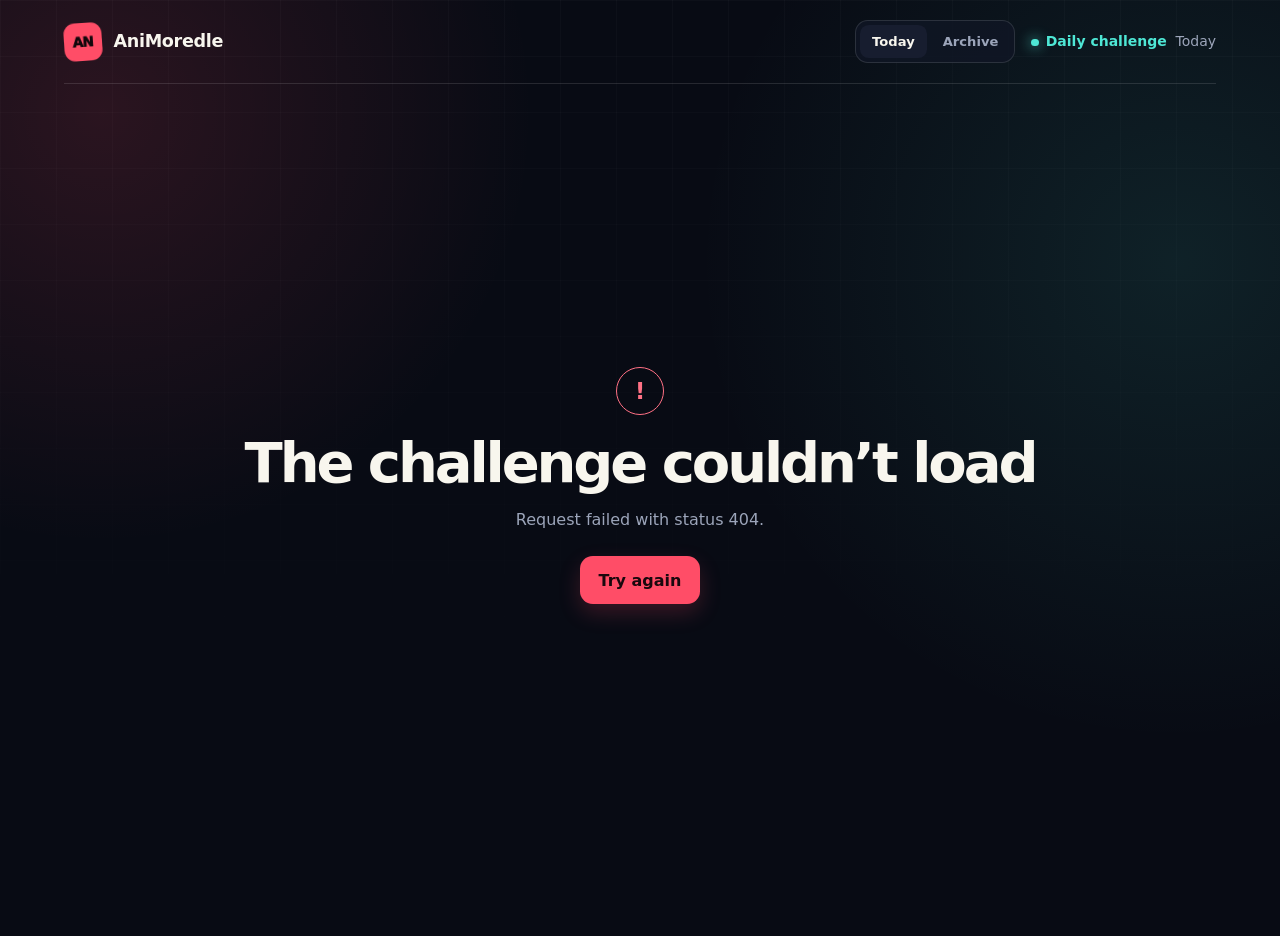
==== static/index.html @ ff6add1d "polish AniMoredle gameplay UX" ====
<!doctype html>
<html lang="en">
  <head>
    <meta charset="utf-8">
    <meta name="viewport" content="width=device-width, initial-scale=1">
    <meta
      name="description"
      content="AniMoredle — four categories, twenty daily anime comparisons."
    >
    <title>AniMoredle</title>
    <link rel="stylesheet" href="/static/styles.css">
    <script src="/static/game.js" defer></script>
  </head>
  <body>
    <div class="page-glow" aria-hidden="true"></div>

    <main class="app-shell">
      <header class="topbar">
        <a class="brand" href="/" aria-label="AniMoredle home">
          <span class="brand-mark" aria-hidden="true">AN</span>
          <span>AniMoredle</span>
        </a>

        <div class="topbar-actions">
          <nav class="main-nav" aria-label="Primary navigation">
            <button id="today-nav-button" class="nav-button is-active" type="button">
              Today
            </button>
            <button id="archive-nav-button" class="nav-button" type="button">
              Archive
            </button>
          </nav>

          <div class="daily-badge">
            <span id="challenge-label">Daily challenge</span>
            <time id="challenge-date">Today</time>
          </div>
        </div>
      </header>

      <section id="loading-screen" class="center-state" aria-live="polite">
        <span class="loader" aria-hidden="true"></span>
        <h1>Preparing the matchups</h1>
        <p>Loading four categories and 20 comparisons.</p>
      </section>

      <section id="error-screen" class="center-state" hidden>
        <span class="state-symbol" aria-hidden="true">!</span>
        <h1>The challenge couldn’t load</h1>
        <p id="load-error-message">Check your connection and try again.</p>
        <button id="retry-load-button" class="primary-button" type="button">
          Try again
        </button>
      </section>

      <section id="round-intro" class="round-intro" aria-live="polite" hidden>
        <p id="intro-round" class="intro-round">Round 1 / 4</p>
        <h1 id="intro-title">Higher Score</h1>
        <p id="intro-question">Which anime has the higher score?</p>
        <span class="intro-line" aria-hidden="true"></span>
      </section>

      <section id="game-screen" class="game-screen" hidden>
        <div class="game-status">
          <div class="category-heading">
            <p id="category-count" class="eyebrow">Round 1 / 4</p>
            <h1 id="category-name">Higher Score</h1>
            <p id="category-question" class="question">
              Which anime has the higher score?
            </p>
          </div>

          <div class="scoreboard" aria-label="Current round score">
            <div>
              <span class="score-label">Round score</span>
              <strong><span id="round-score-count">0</span> / 5</strong>
            </div>
          </div>
        </div>

        <p id="comparison-label" class="comparison-label">
          Comparison 1 of 5
        </p>

        <div id="anime-cards" class="anime-grid" aria-live="polite"></div>

        <p id="request-error" class="request-error" role="alert" hidden></p>
        <button id="retry-completion-button" class="secondary-button retry-completion" type="button" hidden>
          Retry saving result
        </button>

        <aside class="promo-slot" aria-label="Future promotional space">
          <span>PROMO</span>
        </aside>
      </section>

      <section id="results-screen" class="results-screen" hidden>
        <p id="results-eyebrow" class="eyebrow">Daily challenge complete</p>
        <h1 id="results-title">That’s today’s 20.</h1>
        <div class="final-score-ring" aria-label="Final score">
          <strong id="final-score">0 / 20</strong>
          <span id="final-percentage">0% correct</span>
        </div>
        <p id="results-copy" class="results-copy">
          Come back tomorrow for a new set, or replay today’s exact challenge.
        </p>
        <div class="result-actions">
          <button id="review-button" class="secondary-button" type="button">
            Review comparisons
          </button>
          <button id="replay-button" class="primary-button" type="button">
            Replay today’s challenge
          </button>
          <button id="new-playtest-button" class="secondary-button" type="button" hidden>
            Generate New Playtest
          </button>
          <button id="results-archive-button" class="secondary-button" type="button" hidden>
            Return to archive
          </button>
        </div>
      </section>

      <section id="review-screen" class="review-screen" hidden>
        <div class="review-heading">
          <div>
            <p class="eyebrow">Completed challenge</p>
            <h1>Comparison review</h1>
            <p>Every matchup and the values revealed after your answer.</p>
          </div>
          <button id="review-return-button" class="secondary-button" type="button">
            Return to results
          </button>
        </div>
        <div id="review-list" class="review-list"></div>
      </section>

      <section id="archive-screen" class="archive-screen" hidden>
        <div class="archive-heading">
          <div>
            <p class="eyebrow">Challenge history</p>
            <h1>Archive</h1>
            <p>Play available days and revisit your official results.</p>
          </div>
          <div class="month-controls" aria-label="Calendar month controls">
            <button id="previous-month-button" class="icon-button" type="button" aria-label="Previous month">←</button>
            <h2 id="archive-month-title">September 2026</h2>
            <button id="next-month-button" class="icon-button" type="button" aria-label="Next month">→</button>
          </div>
        </div>

        <p id="archive-error" class="request-error" role="alert" hidden></p>
        <div class="calendar-shell">
          <div class="calendar-weekdays" aria-hidden="true">
            <span>Sun</span><span>Mon</span><span>Tue</span><span>Wed</span>
            <span>Thu</span><span>Fri</span><span>Sat</span>
          </div>
          <div id="calendar-grid" class="calendar-grid" aria-live="polite"></div>
        </div>
        <div class="calendar-legend" aria-label="Calendar legend">
          <span><i class="legend-dot available"></i> Available</span>
          <span><i class="legend-dot completed"></i> Completed</span>
          <span><i class="legend-dot today"></i> Today</span>
        </div>
      </section>

      <section id="archive-result-screen" class="results-screen" hidden>
        <p class="eyebrow">Official result</p>
        <h1 id="archive-result-date">September 1, 2026</h1>
        <div class="final-score-ring" aria-label="Official score">
          <strong id="archive-result-score">0 / 20</strong>
          <span id="archive-result-percentage">0% correct</span>
        </div>
        <p id="archive-result-copy" class="results-copy">
          This score is locked as your official result. Replays are practice only.
        </p>
        <div class="result-actions">
          <button id="practice-button" class="primary-button" type="button">
            Replay as practice
          </button>
          <button id="archive-return-button" class="secondary-button" type="button">
            Return to archive
          </button>
        </div>
      </section>

      <noscript>
        <p class="noscript-message">
          AniMoredle needs JavaScript enabled to play the daily challenge.
        </p>
      </noscript>
    </main>
  </body>
</html>
---- static/styles.css ----
:root {
  color-scheme: dark;
  --bg: #080b14;
  --surface: #111625;
  --surface-raised: #171d2f;
  --line: rgba(255, 255, 255, 0.12);
  --text: #f8f6ee;
  --muted: #9ca5ba;
  --red: #ff4d67;
  --red-dark: #c92f4d;
  --cyan: #4ee7d5;
  --yellow: #ffd166;
  --success: #53e09b;
  --danger: #ff7185;
  --radius-large: 1.5rem;
  --radius-medium: 1rem;
  font-family:
    Inter, ui-sans-serif, system-ui, -apple-system, BlinkMacSystemFont, "Segoe UI",
    sans-serif;
}

* {
  box-sizing: border-box;
}

body {
  min-width: 20rem;
  min-height: 100vh;
  margin: 0;
  color: var(--text);
  background:
    radial-gradient(circle at 8% 12%, rgba(255, 77, 103, 0.14), transparent 27rem),
    radial-gradient(circle at 92% 28%, rgba(78, 231, 213, 0.1), transparent 30rem),
    var(--bg);
}

button,
a {
  -webkit-tap-highlight-color: transparent;
}

button {
  font: inherit;
}

[hidden] {
  display: none !important;
}

.page-glow {
  position: fixed;
  inset: 0;
  z-index: -1;
  pointer-events: none;
  background-image:
    linear-gradient(rgba(255, 255, 255, 0.022) 1px, transparent 1px),
    linear-gradient(90deg, rgba(255, 255, 255, 0.022) 1px, transparent 1px);
  background-size: 3.5rem 3.5rem;
  mask-image: linear-gradient(to bottom, black, transparent 85%);
}

.app-shell {
  width: min(72rem, calc(100% - 2rem));
  min-height: 100vh;
  margin: 0 auto;
  padding: 1.25rem 0 3rem;
}

.topbar {
  display: flex;
  align-items: center;
  justify-content: space-between;
  gap: 1rem;
  padding-bottom: 1.25rem;
  border-bottom: 1px solid var(--line);
}

.topbar-actions,
.main-nav,
.month-controls,
.result-actions,
.calendar-legend {
  display: flex;
  align-items: center;
}

.topbar-actions {
  gap: 1rem;
}

.main-nav {
  gap: 0.25rem;
  padding: 0.25rem;
  background: rgba(17, 22, 37, 0.82);
  border: 1px solid var(--line);
  border-radius: 0.8rem;
}

.nav-button {
  padding: 0.55rem 0.75rem;
  color: var(--muted);
  background: transparent;
  border: 0;
  border-radius: 0.55rem;
  font-size: 0.82rem;
  font-weight: 800;
  cursor: pointer;
}

.nav-button.is-active {
  color: var(--text);
  background: var(--surface-raised);
}

.brand {
  display: inline-flex;
  align-items: center;
  gap: 0.75rem;
  color: var(--text);
  font-size: 1.1rem;
  font-weight: 800;
  letter-spacing: -0.02em;
  text-decoration: none;
}

.brand-mark {
  display: grid;
  width: 2.35rem;
  height: 2.35rem;
  place-items: center;
  color: #12070b;
  background: var(--red);
  border-radius: 0.7rem;
  font-size: 0.85rem;
  font-weight: 950;
  letter-spacing: -0.05em;
  transform: rotate(-4deg);
}

.daily-badge {
  display: flex;
  align-items: center;
  gap: 0.55rem;
  color: var(--muted);
  font-size: 0.875rem;
}

.daily-badge span {
  color: var(--cyan);
  font-weight: 750;
}

.daily-badge span.is-playtest {
  color: var(--yellow);
  letter-spacing: 0.08em;
}

.daily-badge span::before {
  display: inline-block;
  width: 0.45rem;
  height: 0.45rem;
  margin-right: 0.45rem;
  background: var(--cyan);
  border-radius: 50%;
  box-shadow: 0 0 0.8rem var(--cyan);
  content: "";
}

.game-screen {
  padding-top: clamp(1.5rem, 4vw, 3rem);
}

.round-intro {
  display: grid;
  min-height: calc(100vh - 6rem);
  place-content: center;
  justify-items: center;
  padding: 3rem 1rem;
  text-align: center;
  animation: intro-arrive 360ms ease-out both;
}

.intro-round {
  margin: 0 0 1.1rem;
  color: var(--red);
  font-size: 0.9rem;
  font-weight: 900;
  letter-spacing: 0.22em;
  text-transform: uppercase;
}

.round-intro h1 {
  max-width: 68rem;
  margin: 0;
  font-size: clamp(3.5rem, 11vw, 8rem);
  line-height: 0.86;
  letter-spacing: -0.075em;
  text-transform: uppercase;
}

.round-intro p:not(.intro-round) {
  max-width: 38rem;
  margin: 1.5rem 0 0;
  color: var(--muted);
  font-size: clamp(1rem, 2.4vw, 1.35rem);
  line-height: 1.5;
}

.intro-line {
  width: min(12rem, 50vw);
  height: 0.3rem;
  margin-top: 2rem;
  overflow: hidden;
  background: rgba(255, 255, 255, 0.08);
  border-radius: 999px;
}

.intro-line::after {
  display: block;
  width: 100%;
  height: 100%;
  background: linear-gradient(90deg, var(--red), var(--yellow));
  border-radius: inherit;
  animation: intro-countdown 1.2s linear both;
  content: "";
  transform-origin: left;
}

.game-status {
  display: flex;
  align-items: flex-end;
  justify-content: space-between;
  gap: 2rem;
}

.category-heading h1,
.center-state h1,
.results-screen h1 {
  margin: 0;
  font-size: clamp(2rem, 5vw, 3.5rem);
  line-height: 1;
  letter-spacing: -0.055em;
}

.eyebrow {
  margin: 0 0 0.65rem;
  color: var(--red);
  font-size: 0.8rem;
  font-weight: 850;
  letter-spacing: 0.15em;
  text-transform: uppercase;
}

.question {
  margin: 0.7rem 0 0;
  color: var(--muted);
  font-size: clamp(1rem, 2vw, 1.15rem);
}

.scoreboard {
  display: flex;
  flex: 0 0 auto;
  gap: 0.75rem;
}

.scoreboard > div {
  min-width: 7.5rem;
  padding: 0.9rem 1rem;
  background: rgba(17, 22, 37, 0.82);
  border: 1px solid var(--line);
  border-radius: var(--radius-medium);
}

.score-label {
  display: block;
  margin-bottom: 0.2rem;
  color: var(--muted);
  font-size: 0.75rem;
  font-weight: 750;
  letter-spacing: 0.08em;
  text-transform: uppercase;
}

.scoreboard strong {
  font-size: 1.15rem;
  font-variant-numeric: tabular-nums;
}

.comparison-label {
  margin: 1.5rem 0 0.8rem;
  color: var(--muted);
  font-size: 0.8rem;
  font-weight: 750;
  letter-spacing: 0.1em;
  text-align: center;
  text-transform: uppercase;
}

.anime-grid {
  display: grid;
  grid-template-columns: repeat(2, minmax(0, 1fr));
  gap: clamp(1rem, 3vw, 2rem);
  max-width: 58rem;
  margin: 0 auto;
}

.anime-card {
  position: relative;
  display: grid;
  grid-template-columns: minmax(8rem, 45%) 1fr;
  min-height: 20rem;
  padding: 0;
  overflow: hidden;
  color: var(--text);
  text-align: left;
  background: var(--surface);
  border: 1px solid var(--line);
  border-radius: var(--radius-large);
  box-shadow: 0 1.2rem 3.5rem rgba(0, 0, 0, 0.25);
  cursor: pointer;
  transition:
    border-color 160ms ease,
    box-shadow 160ms ease,
    transform 160ms ease;
}

.anime-card:not(:disabled):hover {
  border-color: rgba(255, 77, 103, 0.75);
  box-shadow: 0 1.4rem 4rem rgba(0, 0, 0, 0.36);
  transform: translateY(-0.2rem);
}

.anime-card:focus-visible,
.primary-button:focus-visible,
.secondary-button:focus-visible,
.nav-button:focus-visible,
.icon-button:focus-visible,
.calendar-day:focus-visible,
.brand:focus-visible {
  outline: 0.2rem solid var(--cyan);
  outline-offset: 0.2rem;
}

.anime-card:disabled {
  cursor: default;
}

.anime-card.is-dimmed {
  opacity: 0.62;
}

.anime-card.is-correct {
  border-color: var(--success);
  box-shadow: 0 0 0 1px var(--success), 0 1.2rem 3.5rem rgba(20, 128, 83, 0.24);
}

.anime-card.is-incorrect {
  border-color: var(--danger);
}

.anime-card.is-carried {
  border-color: rgba(78, 231, 213, 0.7);
  box-shadow: 0 0 0 1px rgba(78, 231, 213, 0.25), 0 1.2rem 3.5rem rgba(0, 0, 0, 0.25);
}

.anime-card.is-pending-choice {
  border-color: var(--cyan);
  box-shadow: 0 0 0 1px rgba(78, 231, 213, 0.35), 0 1.2rem 3.5rem rgba(0, 0, 0, 0.25);
}

.anime-card.chain-exit-left {
  pointer-events: none;
  animation: card-exit-left 420ms cubic-bezier(0.55, 0, 0.8, 0.45) forwards;
}

.anime-card.chain-carry-left {
  z-index: 2;
  pointer-events: none;
  animation: card-carry-left 420ms cubic-bezier(0.2, 0.75, 0.2, 1) forwards;
}

.anime-card.chain-enter-right {
  animation: challenger-enter-right 360ms cubic-bezier(0.2, 0.75, 0.2, 1) both;
}

.anime-card.round-exit {
  pointer-events: none;
  animation: round-cards-exit 340ms ease-in forwards;
}

.cover-wrap {
  position: relative;
  min-height: 20rem;
  overflow: hidden;
  background: #20263a;
}

.cover-wrap::after {
  position: absolute;
  inset: auto 0 0;
  height: 35%;
  pointer-events: none;
  background: linear-gradient(transparent, rgba(8, 11, 20, 0.5));
  content: "";
}

.cover-image {
  width: 100%;
  height: 100%;
  object-fit: cover;
}

.cover-placeholder {
  display: grid;
  width: 100%;
  height: 100%;
  min-height: inherit;
  place-items: center;
  padding: 1rem;
  color: var(--muted);
  background:
    linear-gradient(145deg, rgba(255, 77, 103, 0.14), transparent 50%),
    linear-gradient(315deg, rgba(78, 231, 213, 0.12), transparent 55%),
    #171d2f;
  font-size: 0.85rem;
  font-weight: 750;
  letter-spacing: 0.08em;
  text-align: center;
  text-transform: uppercase;
}

.card-copy {
  display: flex;
  flex-direction: column;
  justify-content: center;
  min-width: 0;
  padding: clamp(1rem, 2.5vw, 1.6rem);
}

.choice-number {
  display: inline-grid;
  width: 2rem;
  height: 2rem;
  margin-bottom: 1rem;
  place-items: center;
  color: var(--bg);
  background: var(--text);
  border-radius: 50%;
  font-size: 0.8rem;
  font-weight: 900;
}

.anime-title {
  margin: 0;
  overflow-wrap: anywhere;
  font-size: clamp(1.15rem, 2.4vw, 1.6rem);
  line-height: 1.15;
  letter-spacing: -0.035em;
}

.series-label {
  margin: 1rem 0 0;
  color: var(--red);
  font-size: 0.78rem;
  font-weight: 850;
  letter-spacing: 0.11em;
  text-transform: uppercase;
}

.metric-reveal {
  margin: 1rem 0 0;
  padding-top: 1rem;
  color: var(--text);
  border-top: 1px solid var(--line);
  font-size: 0.95rem;
  font-weight: 750;
  line-height: 1.45;
}

.card-verdict {
  position: absolute;
  top: 0.8rem;
  right: 0.8rem;
  z-index: 2;
  padding: 0.45rem 0.65rem;
  color: var(--bg);
  background: var(--text);
  border-radius: 999px;
  font-size: 0.72rem;
  font-weight: 900;
  letter-spacing: 0.08em;
  text-transform: uppercase;
}

.primary-button {
  min-height: 3rem;
  padding: 0.75rem 1.15rem;
  color: #19080d;
  background: var(--red);
  border: 0;
  border-radius: 0.8rem;
  box-shadow: 0 0.55rem 1.4rem rgba(255, 77, 103, 0.2);
  font-weight: 850;
  cursor: pointer;
}

.primary-button:hover {
  background: #ff6980;
}

.secondary-button,
.icon-button {
  min-height: 3rem;
  color: var(--text);
  background: var(--surface-raised);
  border: 1px solid var(--line);
  border-radius: 0.8rem;
  font-weight: 800;
  cursor: pointer;
}

.secondary-button {
  padding: 0.75rem 1.15rem;
}

#review-button {
  text-transform: none;
}

.icon-button {
  width: 3rem;
  padding: 0;
  font-size: 1.15rem;
}

.secondary-button:hover,
.icon-button:hover {
  border-color: rgba(78, 231, 213, 0.65);
}

.request-error {
  max-width: 58rem;
  margin: 1rem auto 0;
  padding: 0.85rem 1rem;
  color: #ffd8de;
  background: rgba(255, 77, 103, 0.1);
  border: 1px solid rgba(255, 113, 133, 0.45);
  border-radius: 0.8rem;
  text-align: center;
}

.retry-completion {
  display: block;
  margin: 1rem auto 0;
}

.promo-slot {
  display: none;
}

@media (min-width: 1400px) and (min-height: 650px) {
  .promo-slot {
    position: fixed;
    bottom: 1.5rem;
    left: 1.5rem;
    display: grid;
    width: 10rem;
    min-height: 7rem;
    place-items: center;
    color: var(--muted);
    background: rgba(17, 22, 37, 0.72);
    border: 1px dashed var(--line);
    border-radius: var(--radius-medium);
    font-size: 0.7rem;
    font-weight: 850;
    letter-spacing: 0.18em;
    pointer-events: none;
  }
}

.center-state,
.results-screen {
  display: grid;
  min-height: calc(100vh - 6rem);
  place-content: center;
  justify-items: center;
  padding: 3rem 1rem;
  text-align: center;
}

.center-state p,
.results-copy {
  max-width: 32rem;
  margin: 1rem 0 1.5rem;
  color: var(--muted);
  font-size: 1rem;
  line-height: 1.6;
}

.loader {
  width: 2.8rem;
  height: 2.8rem;
  margin-bottom: 1.5rem;
  border: 0.22rem solid rgba(255, 255, 255, 0.1);
  border-top-color: var(--red);
  border-radius: 50%;
  animation: spin 800ms linear infinite;
}

.state-symbol {
  display: grid;
  width: 3rem;
  height: 3rem;
  margin-bottom: 1.25rem;
  place-items: center;
  color: var(--danger);
  border: 1px solid currentColor;
  border-radius: 50%;
  font-size: 1.4rem;
  font-weight: 900;
}

.results-screen {
  min-height: calc(100vh - 5rem);
}

.result-actions {
  flex-wrap: wrap;
  justify-content: center;
  gap: 0.75rem;
}

.review-screen {
  max-width: 58rem;
  margin: 0 auto;
  padding: clamp(2rem, 5vw, 4rem) 0;
}

.review-heading {
  display: flex;
  align-items: end;
  justify-content: space-between;
  gap: 1rem;
  margin-bottom: 2rem;
}

.review-heading h1 {
  margin: 0;
  font-size: clamp(2rem, 5vw, 3.5rem);
  letter-spacing: -0.05em;
}

.review-heading p:not(.eyebrow) {
  margin: 0.7rem 0 0;
  color: var(--muted);
}

.review-round {
  margin-bottom: 2.25rem;
}

.review-round h2 {
  margin: 0 0 0.8rem;
  color: var(--cyan);
  font-size: 1rem;
  letter-spacing: 0.04em;
}

.review-item {
  margin-bottom: 0.65rem;
  padding: 0.85rem;
  background: var(--surface);
  border: 1px solid var(--line);
  border-radius: var(--radius-medium);
}

.review-status {
  margin: 0 0 0.6rem;
  font-size: 0.75rem;
  font-weight: 850;
  letter-spacing: 0.08em;
  text-transform: uppercase;
}

.review-status.correct {
  color: var(--success);
}

.review-status.incorrect {
  color: var(--danger);
}

.review-pair {
  display: grid;
  grid-template-columns: repeat(2, minmax(0, 1fr));
  gap: 0.65rem;
}

.review-side {
  display: flex;
  min-width: 0;
  flex-direction: column;
  gap: 0.3rem;
  padding: 0.75rem;
  border: 1px solid var(--line);
  border-radius: 0.75rem;
}

.review-side.is-correct {
  border-color: var(--success);
}

.review-side.is-incorrect {
  border-color: var(--danger);
}

.review-labels {
  display: flex;
  min-height: 1rem;
  flex-wrap: wrap;
  gap: 0.35rem;
  color: var(--muted);
  font-size: 0.63rem;
  font-weight: 850;
  letter-spacing: 0.05em;
  text-transform: uppercase;
}

.review-side strong,
.review-metric {
  overflow-wrap: anywhere;
}

.review-side strong {
  line-height: 1.25;
}

.review-metric {
  color: var(--muted);
  font-size: 0.82rem;
}

.archive-screen {
  padding-top: clamp(2rem, 5vw, 4rem);
}

.archive-heading {
  display: flex;
  align-items: flex-end;
  justify-content: space-between;
  gap: 2rem;
  margin-bottom: 2rem;
}

.archive-heading h1 {
  margin: 0;
  font-size: clamp(2.5rem, 6vw, 4.5rem);
  letter-spacing: -0.06em;
}

.archive-heading p:not(.eyebrow) {
  margin: 0.75rem 0 0;
  color: var(--muted);
}

.month-controls {
  gap: 0.75rem;
}

.month-controls h2 {
  min-width: 12rem;
  margin: 0;
  font-size: 1.2rem;
  text-align: center;
}

.calendar-shell {
  overflow: hidden;
  background: rgba(17, 22, 37, 0.78);
  border: 1px solid var(--line);
  border-radius: var(--radius-large);
}

.calendar-weekdays,
.calendar-grid {
  display: grid;
  grid-template-columns: repeat(7, minmax(0, 1fr));
}

.calendar-weekdays {
  color: var(--muted);
  background: rgba(255, 255, 255, 0.025);
  border-bottom: 1px solid var(--line);
}

.calendar-weekdays span {
  padding: 0.8rem 0.4rem;
  font-size: 0.72rem;
  font-weight: 850;
  letter-spacing: 0.08em;
  text-align: center;
  text-transform: uppercase;
}

.calendar-day {
  display: flex;
  min-width: 0;
  min-height: 7rem;
  flex-direction: column;
  align-items: flex-start;
  justify-content: space-between;
  gap: 0.5rem;
  padding: 0.8rem;
  color: var(--muted);
  background: transparent;
  border: 0;
  border-right: 1px solid var(--line);
  border-bottom: 1px solid var(--line);
  text-align: left;
}

.calendar-day:nth-child(7n) {
  border-right: 0;
}

.calendar-day strong {
  color: inherit;
  font-size: 1rem;
}

.calendar-day span {
  overflow: hidden;
  font-size: 0.72rem;
  font-weight: 750;
  text-overflow: ellipsis;
}

.calendar-day:disabled {
  color: rgba(156, 165, 186, 0.42);
}

.calendar-day.has-challenge {
  color: var(--text);
  background: rgba(255, 77, 103, 0.08);
  cursor: pointer;
}

.calendar-day.has-challenge:hover {
  background: rgba(255, 77, 103, 0.16);
}

.calendar-day.has-challenge:disabled {
  opacity: 0.55;
  cursor: not-allowed;
}

.calendar-day.is-completed {
  background: rgba(78, 231, 213, 0.1);
}

.calendar-day.is-completed span {
  color: var(--cyan);
}

.calendar-day.is-today {
  box-shadow: inset 0 0 0 2px var(--yellow);
}

.calendar-day.is-empty {
  pointer-events: none;
}

.calendar-legend {
  flex-wrap: wrap;
  gap: 1rem;
  margin-top: 1rem;
  color: var(--muted);
  font-size: 0.78rem;
}

.calendar-legend span {
  display: inline-flex;
  align-items: center;
  gap: 0.4rem;
}

.legend-dot {
  width: 0.65rem;
  height: 0.65rem;
  border-radius: 50%;
}

.legend-dot.available {
  background: var(--red);
}

.legend-dot.completed {
  background: var(--cyan);
}

.legend-dot.today {
  background: var(--yellow);
}

.final-score-ring {
  display: grid;
  width: 13rem;
  height: 13rem;
  margin-top: 2rem;
  place-content: center;
  background:
    radial-gradient(circle, var(--surface) 61%, transparent 62%),
    conic-gradient(var(--red), var(--yellow), var(--cyan), var(--red));
  border-radius: 50%;
  box-shadow: 0 1rem 3rem rgba(0, 0, 0, 0.35);
}

.final-score-ring strong,
.final-score-ring span {
  display: block;
  text-align: center;
}

.final-score-ring strong {
  font-size: 1.75rem;
  letter-spacing: -0.04em;
}

.final-score-ring span {
  margin-top: 0.25rem;
  color: var(--muted);
  font-size: 0.85rem;
}

.noscript-message {
  padding: 1rem;
  color: var(--text);
  background: var(--danger);
}

@keyframes spin {
  to {
    transform: rotate(360deg);
  }
}

@keyframes intro-arrive {
  from {
    opacity: 0;
    transform: translateY(0.8rem);
  }
}

@keyframes intro-countdown {
  from {
    transform: scaleX(0);
  }
}

@keyframes card-exit-left {
  to {
    opacity: 0;
    transform: translateX(calc(-100% - 2rem)) rotate(-2deg);
  }
}

@keyframes card-carry-left {
  to {
    transform: translate(
      var(--chain-shift-x, calc(-100% - 2rem)),
      var(--chain-shift-y, 0)
    );
  }
}

@keyframes challenger-enter-right {
  from {
    opacity: 0;
    transform: translateX(min(35vw, 18rem));
  }
}

@keyframes round-cards-exit {
  to {
    opacity: 0;
    transform: translateX(-35%);
  }
}

@media (max-width: 760px) {
  .app-shell {
    width: min(100% - 1.25rem, 42rem);
    padding-top: 0.75rem;
  }

  .daily-badge span {
    display: none;
  }

  .topbar-actions {
    gap: 0.5rem;
  }

  .archive-heading {
    align-items: stretch;
    flex-direction: column;
  }

  .month-controls {
    justify-content: space-between;
  }

  .calendar-day {
    min-height: 5.5rem;
    padding: 0.55rem;
  }

  .game-status {
    align-items: stretch;
    flex-direction: column;
    gap: 1.25rem;
  }

  .round-intro {
    min-height: calc(100vh - 5rem);
  }

  .round-intro h1 {
    font-size: clamp(3.25rem, 18vw, 5.5rem);
  }

  .scoreboard > div {
    flex: 1;
    min-width: 0;
  }

  .anime-grid {
    grid-template-columns: 1fr;
    max-width: 34rem;
  }

  .anime-card {
    min-height: 14rem;
  }

  .cover-wrap {
    min-height: 14rem;
  }
}

@media (max-width: 430px) {
  .brand {
    font-size: 1rem;
  }

  .daily-badge {
    display: none;
  }

  .topbar {
    align-items: flex-start;
  }

  .nav-button {
    padding-inline: 0.6rem;
  }

  .calendar-weekdays span {
    font-size: 0.62rem;
  }

  .calendar-day {
    min-height: 4.6rem;
    padding: 0.4rem;
  }

  .calendar-day span {
    font-size: 0.61rem;
  }

  .result-actions {
    align-items: stretch;
    flex-direction: column;
    width: 100%;
  }

  .result-actions button {
    width: 100%;
  }

  .review-heading {
    align-items: stretch;
    flex-direction: column;
  }

  .review-heading button {
    align-self: flex-start;
  }

  .review-item {
    padding: 0.65rem;
  }

  .review-pair {
    gap: 0.4rem;
  }

  .review-side {
    padding: 0.55rem;
  }

  .review-side strong {
    font-size: 0.85rem;
  }

  .review-metric {
    font-size: 0.75rem;
  }

  .anime-card {
    grid-template-columns: 42% 1fr;
  }

  .card-copy {
    padding: 0.9rem;
  }

}

@media (prefers-reduced-motion: reduce) {
  *,
  *::before,
  *::after {
    scroll-behavior: auto !important;
    transition-duration: 0.01ms !important;
    animation-duration: 0.01ms !important;
    animation-iteration-count: 1 !important;
  }
}
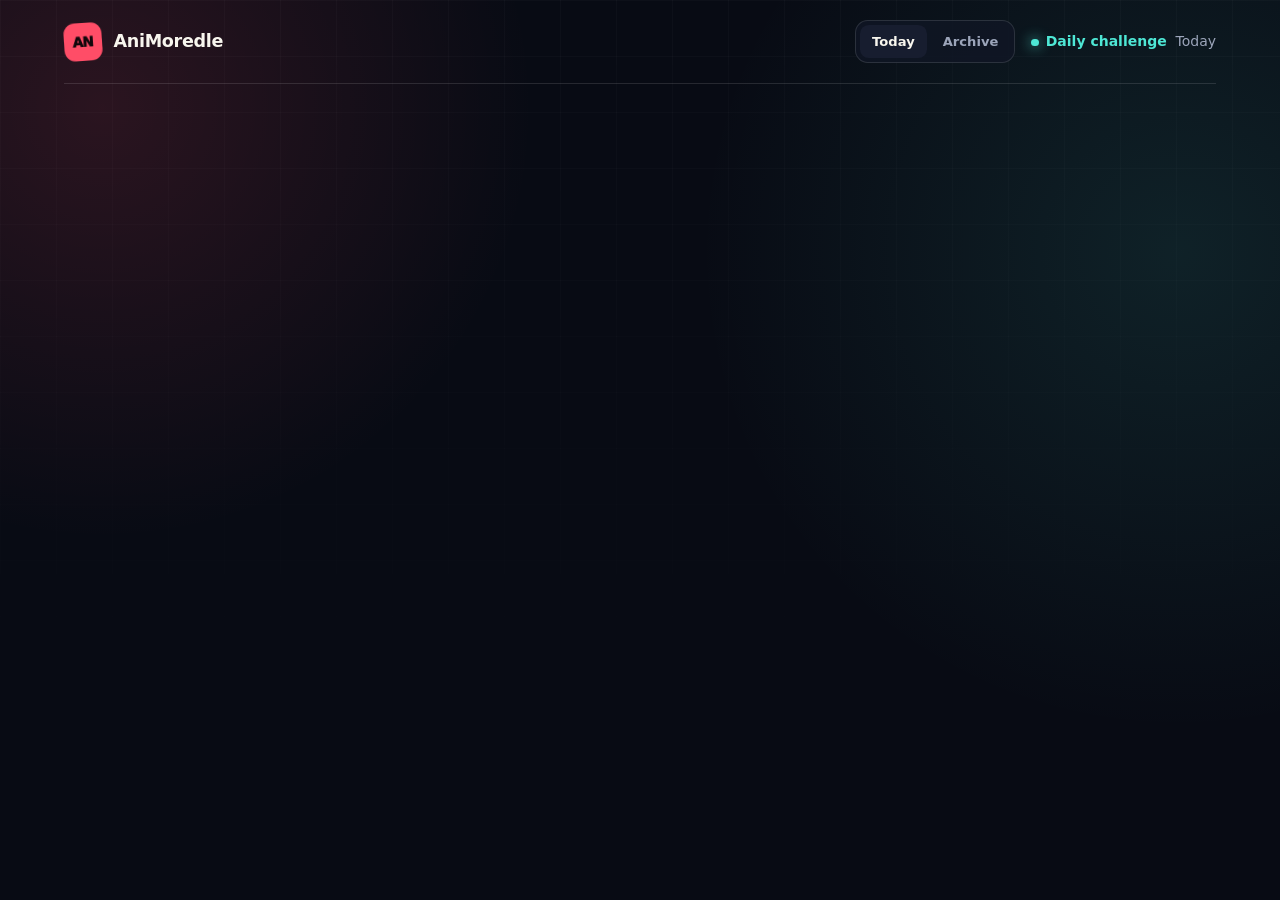
==== commit fd55e10c: "add player standings and fix daily challenge display" ====
--- a/static/index.html
+++ b/static/index.html
@@ -81,7 +81,6 @@
         <p id="comparison-label" class="comparison-label">
           Comparison 1 of 5
         </p>
-
         <div id="anime-cards" class="anime-grid" aria-live="polite"></div>
 
         <p id="request-error" class="request-error" role="alert" hidden></p>
@@ -100,13 +99,14 @@
         <div class="final-score-ring" aria-label="Final score">
           <strong id="final-score">0 / 20</strong>
           <span id="final-percentage">0% correct</span>
+          <span id="final-standing"></span>
         </div>
         <p id="results-copy" class="results-copy">
           Come back tomorrow for a new set, or replay today’s exact challenge.
         </p>
         <div class="result-actions">
           <button id="review-button" class="secondary-button" type="button">
-            Review comparisons
+            Breakdown
           </button>
           <button id="replay-button" class="primary-button" type="button">
             Replay today’s challenge
@@ -124,7 +124,7 @@
         <div class="review-heading">
           <div>
             <p class="eyebrow">Completed challenge</p>
-            <h1>Comparison review</h1>
+          <h1>Breakdown</h1>
             <p>Every matchup and the values revealed after your answer.</p>
           </div>
           <button id="review-return-button" class="secondary-button" type="button">
--- a/static/styles.css
+++ b/static/styles.css
@@ -296,6 +296,16 @@
   text-transform: uppercase;
 }
 
+.review-stats {
+  color: var(--muted);
+  font-size: 0.78rem;
+  text-align: center;
+}
+
+.review-stats {
+  margin: 0.8rem 0 0;
+}
+
 .anime-grid {
   display: grid;
   grid-template-columns: repeat(2, minmax(0, 1fr));
@@ -555,7 +565,19 @@
 }
 
 .promo-slot {
-  display: none;
+  display: grid;
+  width: min(10rem, 100%);
+  min-height: 7rem;
+  margin: 1.5rem 0 0;
+  place-items: center;
+  color: var(--muted);
+  background: rgba(17, 22, 37, 0.72);
+  border: 1px dashed var(--line);
+  border-radius: var(--radius-medium);
+  font-size: 0.7rem;
+  font-weight: 850;
+  letter-spacing: 0.18em;
+  pointer-events: none;
 }
 
 @media (min-width: 1400px) and (min-height: 650px) {
@@ -563,18 +585,6 @@
     position: fixed;
     bottom: 1.5rem;
     left: 1.5rem;
-    display: grid;
-    width: 10rem;
-    min-height: 7rem;
-    place-items: center;
-    color: var(--muted);
-    background: rgba(17, 22, 37, 0.72);
-    border: 1px dashed var(--line);
-    border-radius: var(--radius-medium);
-    font-size: 0.7rem;
-    font-weight: 850;
-    letter-spacing: 0.18em;
-    pointer-events: none;
   }
 }
 
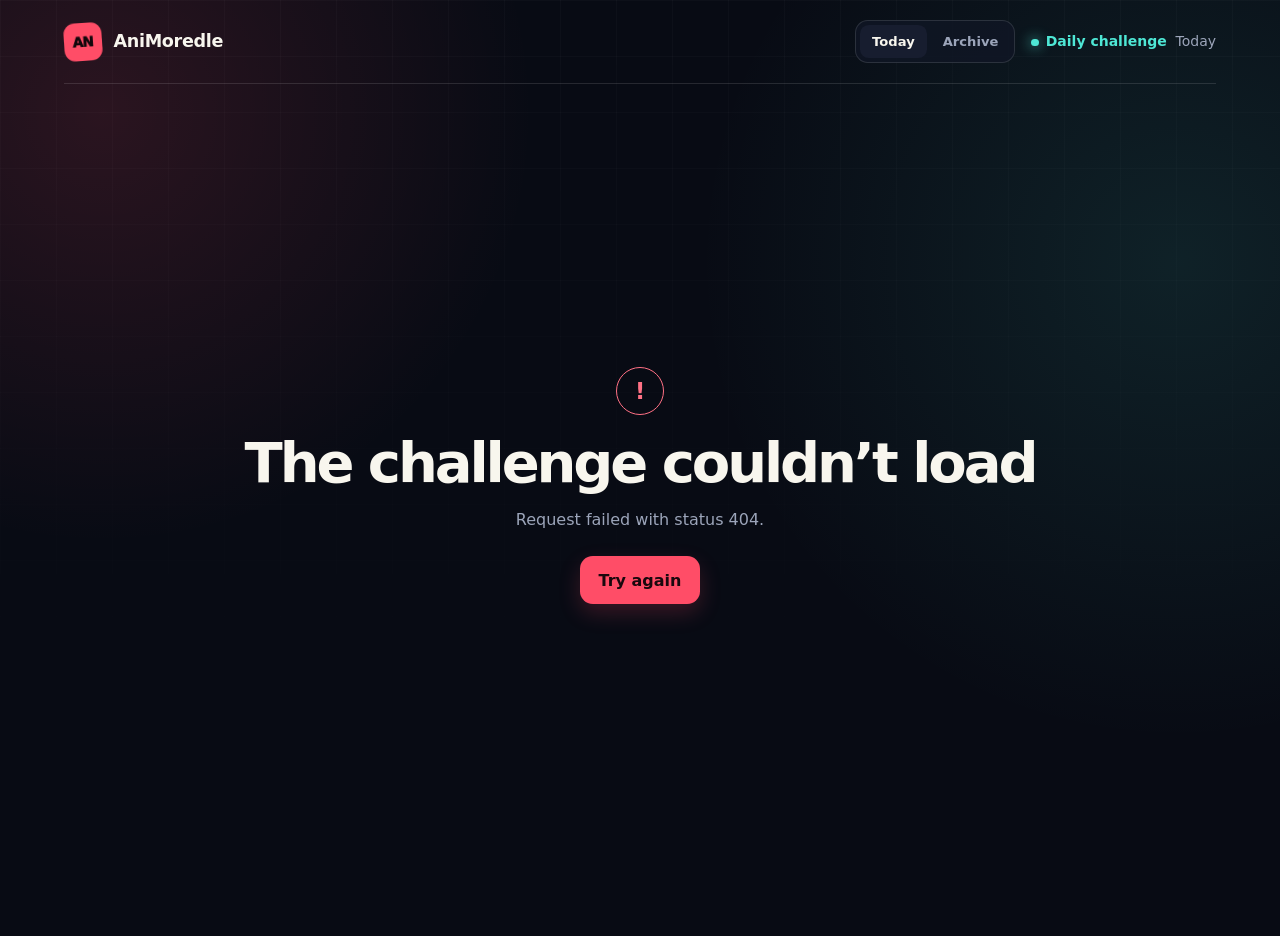
==== commit c075cad0: "fix challenge navigation state synchronization" ====
--- a/static/index.html
+++ b/static/index.html
@@ -9,6 +9,7 @@
     >
     <title>AniMoredle</title>
     <link rel="stylesheet" href="/static/styles.css">
+    <script src="/static/challenge_state.js" defer></script>
     <script src="/static/game.js" defer></script>
   </head>
   <body>
--- a/static/styles.css
+++ b/static/styles.css
@@ -880,6 +880,13 @@
   pointer-events: none;
 }
 
+.calendar-day.is-before-public-history {
+  justify-content: flex-start;
+  color: var(--muted);
+  background: transparent;
+  pointer-events: none;
+}
+
 .calendar-legend {
   flex-wrap: wrap;
   gap: 1rem;
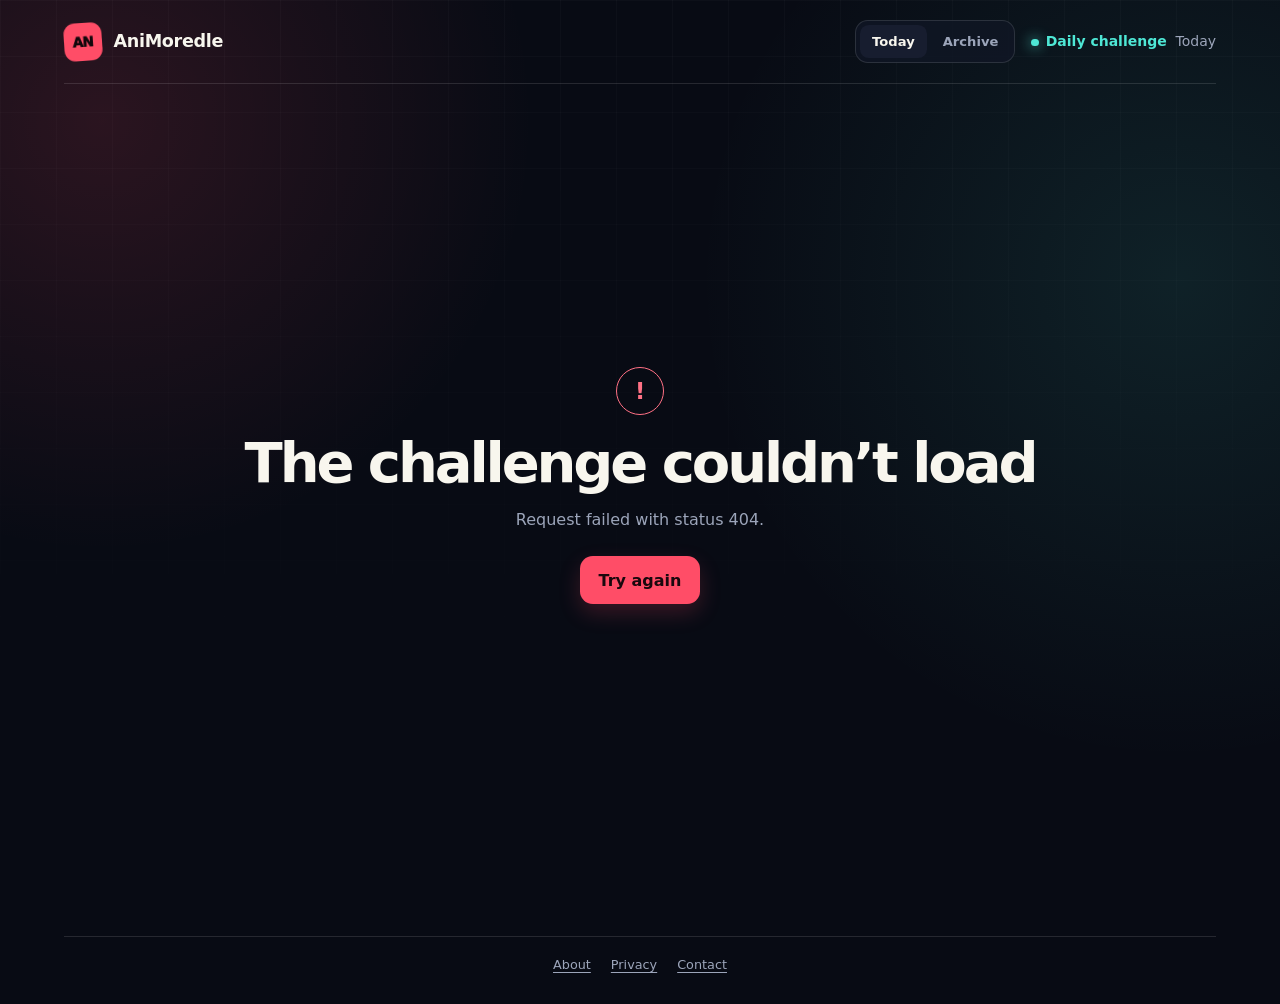
==== commit 4f44a582: "add public site information pages" ====
--- a/static/index.html
+++ b/static/index.html
@@ -54,11 +54,70 @@
         </button>
       </section>
 
+      <section id="landing-screen" class="landing-screen" hidden>
+        <div class="landing-hero">
+          <p class="eyebrow">Today’s challenge</p>
+          <h1>AniMoredle</h1>
+          <time id="landing-challenge-date" class="landing-date"></time>
+          <p class="landing-summary">
+            Four categories. Twenty comparisons. Pick which anime has more.
+          </p>
+          <button id="landing-start-button" class="primary-button landing-cta" type="button">
+            Start Daily Challenge
+          </button>
+        </div>
+
+        <div class="landing-info-grid">
+          <section class="landing-panel" aria-labelledby="category-preview-title">
+            <p class="eyebrow">Four rounds</p>
+            <h2 id="category-preview-title">Today’s categories</h2>
+            <ul class="category-preview-list">
+              <li>Higher Score</li>
+              <li>More Popular</li>
+              <li>More Episodes</li>
+              <li>More Recent</li>
+            </ul>
+          </section>
+
+          <section class="landing-panel" aria-labelledby="how-it-works-title">
+            <p class="eyebrow">Quick rules</p>
+            <h2 id="how-it-works-title">How it works</h2>
+            <ol class="how-it-works-list">
+              <li>Pick between two anime</li>
+              <li>See the real value after answering</li>
+              <li>Score up to 20 points</li>
+            </ol>
+          </section>
+        </div>
+      </section>
+
       <section id="round-intro" class="round-intro" aria-live="polite" hidden>
         <p id="intro-round" class="intro-round">Round 1 / 4</p>
         <h1 id="intro-title">Higher Score</h1>
         <p id="intro-question">Which anime has the higher score?</p>
         <span class="intro-line" aria-hidden="true"></span>
+      </section>
+
+      <section id="round-complete-screen" class="round-complete-screen" aria-live="polite" hidden>
+        <div class="round-complete-card">
+          <p id="round-complete-label" class="intro-round">Round 1 complete</p>
+          <h1 id="round-complete-category">Higher Score</h1>
+          <p id="round-complete-score" class="round-complete-score">0 / 5</p>
+
+          <div class="next-category-preview">
+            <p class="eyebrow">Next up</p>
+            <h2 id="next-category-name">More Popular</h2>
+            <p id="next-category-question">Which anime is more popular?</p>
+          </div>
+
+          <aside class="round-transition-ad-slot" aria-label="Advertisement placeholder">
+            <span>ADVERTISEMENT</span>
+          </aside>
+
+          <button id="round-continue-button" class="primary-button" type="button">
+            Continue to More Popular
+          </button>
+        </div>
       </section>
 
       <section id="game-screen" class="game-screen" hidden>
@@ -89,9 +148,6 @@
           Retry saving result
         </button>
 
-        <aside class="promo-slot" aria-label="Future promotional space">
-          <span>PROMO</span>
-        </aside>
       </section>
 
       <section id="results-screen" class="results-screen" hidden>
@@ -105,6 +161,9 @@
         <p id="results-copy" class="results-copy">
           Come back tomorrow for a new set, or replay today’s exact challenge.
         </p>
+        <aside id="results-ad-slot" class="results-ad-slot" aria-label="Advertisement placeholder">
+          <span>ADVERTISEMENT</span>
+        </aside>
         <div class="result-actions">
           <button id="review-button" class="secondary-button" type="button">
             Breakdown
@@ -190,5 +249,22 @@
         </p>
       </noscript>
     </main>
+
+    <footer class="site-footer">
+      <nav aria-label="Site information">
+        <a href="/about">About</a>
+        <a href="/privacy">Privacy</a>
+        <a href="/contact">Contact</a>
+      </nav>
+    </footer>
+
+    <aside id="desktop-ad-slot" class="desktop-ad-rail" aria-label="Advertisement placeholder">
+      <span>ADVERTISEMENT</span>
+    </aside>
+
+    <aside id="mobile-ad-slot" class="mobile-ad-slot" aria-label="Advertisement placeholder" hidden>
+      <span>ADVERTISEMENT</span>
+      <button id="mobile-ad-dismiss" type="button" aria-label="Dismiss advertisement">×</button>
+    </aside>
   </body>
 </html>
--- a/static/styles.css
+++ b/static/styles.css
@@ -66,6 +66,111 @@
   padding: 1.25rem 0 3rem;
 }
 
+.site-footer {
+  width: min(72rem, calc(100% - 2rem));
+  margin: 0 auto;
+  padding: 1.25rem 0 2rem;
+  color: var(--muted);
+  border-top: 1px solid var(--line);
+  font-size: 0.8rem;
+}
+
+.site-footer nav {
+  display: flex;
+  flex-wrap: wrap;
+  justify-content: center;
+  gap: 1.25rem;
+}
+
+.site-footer a,
+.information-home-link,
+.information-card a {
+  color: inherit;
+  text-underline-offset: 0.2em;
+}
+
+.site-footer a:hover,
+.site-footer a[aria-current="page"],
+.information-home-link:hover,
+.information-card a:hover {
+  color: var(--cyan);
+}
+
+.information-shell {
+  width: min(52rem, calc(100% - 2rem));
+  min-height: calc(100vh - 5rem);
+  margin: 0 auto;
+  padding: 1.25rem 0 3rem;
+}
+
+.information-header {
+  display: flex;
+  align-items: center;
+  justify-content: space-between;
+  gap: 1rem;
+  padding-bottom: 1.25rem;
+  border-bottom: 1px solid var(--line);
+}
+
+.information-home-link {
+  color: var(--muted);
+  font-size: 0.85rem;
+  font-weight: 750;
+}
+
+.information-card {
+  margin-top: clamp(2rem, 7vw, 5rem);
+  padding: clamp(1.5rem, 5vw, 3rem);
+  background:
+    linear-gradient(145deg, rgba(255, 77, 103, 0.08), transparent 48%),
+    rgba(17, 22, 37, 0.88);
+  border: 1px solid var(--line);
+  border-radius: var(--radius-large);
+  box-shadow: 0 1.5rem 4rem rgba(0, 0, 0, 0.24);
+}
+
+.information-card h1 {
+  margin: 0 0 1.5rem;
+  font-size: clamp(2.5rem, 8vw, 4.5rem);
+  line-height: 0.95;
+  letter-spacing: -0.06em;
+}
+
+.information-card h2 {
+  margin: 2rem 0 0.6rem;
+  color: var(--cyan);
+  font-size: 1.15rem;
+}
+
+.information-card p,
+.information-card li {
+  color: var(--muted);
+  font-size: 1rem;
+  line-height: 1.7;
+}
+
+.information-card p {
+  margin: 0 0 1rem;
+}
+
+.information-card ul {
+  display: grid;
+  gap: 0.45rem;
+  margin: 1rem 0 1.25rem;
+  padding-left: 1.4rem;
+}
+
+.information-card li::marker {
+  color: var(--red);
+}
+
+.information-card .contact-email {
+  color: var(--cyan);
+  font-size: clamp(1rem, 4vw, 1.35rem);
+  font-weight: 800;
+  overflow-wrap: anywhere;
+}
+
 .topbar {
   display: flex;
   align-items: center;
@@ -170,6 +275,122 @@
   padding-top: clamp(1.5rem, 4vw, 3rem);
 }
 
+.landing-screen {
+  max-width: 64rem;
+  margin: 0 auto;
+  padding: clamp(2rem, 5vw, 4rem) 0;
+}
+
+.landing-info-grid {
+  display: grid;
+  gap: 1rem;
+}
+
+.landing-hero,
+.landing-panel {
+  background: rgba(17, 22, 37, 0.84);
+  border: 1px solid var(--line);
+  border-radius: var(--radius-large);
+}
+
+.landing-hero {
+  position: relative;
+  padding: clamp(1.75rem, 5vw, 3.5rem);
+  overflow: hidden;
+  background:
+    linear-gradient(135deg, rgba(255, 77, 103, 0.14), transparent 55%),
+    rgba(17, 22, 37, 0.9);
+}
+
+.landing-hero::after {
+  position: absolute;
+  top: -5rem;
+  right: -4rem;
+  width: 14rem;
+  height: 14rem;
+  background: rgba(78, 231, 213, 0.08);
+  border-radius: 50%;
+  content: "";
+  pointer-events: none;
+}
+
+.landing-hero h1 {
+  position: relative;
+  margin: 0;
+  font-size: clamp(3.25rem, 9vw, 6.5rem);
+  line-height: 0.9;
+  letter-spacing: -0.075em;
+}
+
+.landing-date {
+  display: block;
+  margin-top: 1.25rem;
+  color: var(--cyan);
+  font-weight: 800;
+}
+
+.landing-summary {
+  max-width: 34rem;
+  margin: 0.8rem 0 1.5rem;
+  color: var(--muted);
+  font-size: clamp(1rem, 2vw, 1.2rem);
+  line-height: 1.55;
+}
+
+.landing-cta {
+  min-width: min(100%, 15rem);
+}
+
+.landing-info-grid {
+  grid-template-columns: repeat(2, minmax(0, 1fr));
+  margin-top: 1rem;
+}
+
+.landing-panel {
+  padding: 1.25rem;
+}
+
+.landing-panel h2 {
+  margin: 0;
+  font-size: 1.25rem;
+  letter-spacing: -0.025em;
+}
+
+.category-preview-list,
+.how-it-works-list {
+  margin: 1rem 0 0;
+  padding: 0;
+}
+
+.category-preview-list {
+  display: grid;
+  grid-template-columns: repeat(2, minmax(0, 1fr));
+  gap: 0.55rem;
+  list-style: none;
+}
+
+.category-preview-list li {
+  padding: 0.65rem 0.75rem;
+  background: var(--surface-raised);
+  border: 1px solid var(--line);
+  border-radius: 0.7rem;
+  font-size: 0.85rem;
+  font-weight: 750;
+}
+
+.how-it-works-list {
+  display: grid;
+  gap: 0.55rem;
+  padding-left: 1.4rem;
+  color: var(--muted);
+  line-height: 1.45;
+}
+
+.how-it-works-list li::marker {
+  color: var(--yellow);
+  font-weight: 900;
+}
+
 .round-intro {
   display: grid;
   min-height: calc(100vh - 6rem);
@@ -178,6 +399,124 @@
   padding: 3rem 1rem;
   text-align: center;
   animation: intro-arrive 360ms ease-out both;
+}
+
+.round-complete-screen {
+  display: grid;
+  min-height: calc(100vh - 6rem);
+  place-content: center;
+  padding: 3rem 1rem;
+  animation: intro-arrive 360ms ease-out both;
+}
+
+.round-complete-card {
+  width: min(100%, 42rem);
+  padding: clamp(1.5rem, 5vw, 3rem);
+  overflow: hidden;
+  background:
+    linear-gradient(145deg, rgba(78, 231, 213, 0.1), transparent 52%),
+    rgba(17, 22, 37, 0.92);
+  border: 1px solid var(--line);
+  border-radius: var(--radius-large);
+  text-align: center;
+  box-shadow: 0 1.5rem 4rem rgba(0, 0, 0, 0.28);
+}
+
+.round-complete-card h1 {
+  margin: 0;
+  font-size: clamp(2.5rem, 8vw, 5rem);
+  line-height: 0.95;
+  letter-spacing: -0.06em;
+  text-transform: uppercase;
+}
+
+.round-complete-score {
+  margin: 1rem 0 1.5rem;
+  color: var(--yellow);
+  font-size: clamp(1.8rem, 5vw, 2.7rem);
+  font-weight: 900;
+}
+
+.next-category-preview {
+  padding: 1.25rem;
+  background: rgba(8, 11, 20, 0.58);
+  border: 1px solid var(--line);
+  border-radius: var(--radius-medium);
+}
+
+.next-category-preview h2 {
+  margin: 0;
+  color: var(--cyan);
+  font-size: clamp(1.5rem, 5vw, 2.4rem);
+  letter-spacing: -0.04em;
+  text-transform: uppercase;
+}
+
+.next-category-preview p:last-child {
+  margin: 0.65rem 0 0;
+  color: var(--muted);
+  line-height: 1.5;
+}
+
+.round-transition-ad-slot {
+  display: grid;
+  min-height: 5.5rem;
+  margin: 1rem 0;
+  place-items: center;
+  color: var(--muted);
+  background: rgba(8, 11, 20, 0.42);
+  border: 1px dashed var(--line);
+  border-radius: var(--radius-medium);
+  font-size: 0.68rem;
+  font-weight: 850;
+  letter-spacing: 0.18em;
+}
+
+.results-ad-slot {
+  display: grid;
+  width: min(100%, 28rem);
+  min-height: 5.5rem;
+  margin: 0 0 1.25rem;
+  place-items: center;
+  color: var(--muted);
+  background: rgba(17, 22, 37, 0.62);
+  border: 1px dashed var(--line);
+  border-radius: var(--radius-medium);
+  font-size: 0.68rem;
+  font-weight: 850;
+  letter-spacing: 0.18em;
+}
+
+.round-complete-card > .primary-button {
+  width: 100%;
+}
+
+.desktop-ad-rail {
+  display: none;
+}
+
+.mobile-ad-slot {
+  display: none;
+}
+
+@media (min-width: 1600px) and (min-height: 650px) {
+  .desktop-ad-rail {
+    position: fixed;
+    top: 6.5rem;
+    right: max(1rem, calc((100vw - 72rem) / 2 - 13rem));
+    display: grid;
+    width: clamp(9rem, calc((100vw - 72rem) / 2 - 2rem), 12rem);
+    min-height: min(34rem, calc(100vh - 9rem));
+    place-items: center;
+    color: var(--muted);
+    background: rgba(17, 22, 37, 0.72);
+    border: 1px dashed var(--line);
+    border-radius: var(--radius-medium);
+    font-size: 0.68rem;
+    font-weight: 850;
+    letter-spacing: 0.18em;
+    pointer-events: none;
+  }
 }
 
 .intro-round {
@@ -351,6 +690,13 @@
   outline-offset: 0.2rem;
 }
 
+.site-footer a:focus-visible,
+.information-home-link:focus-visible,
+.information-card a:focus-visible {
+  outline: 0.2rem solid var(--cyan);
+  outline-offset: 0.2rem;
+}
+
 .anime-card:disabled {
   cursor: default;
 }
@@ -447,19 +793,6 @@
   padding: clamp(1rem, 2.5vw, 1.6rem);
 }
 
-.choice-number {
-  display: inline-grid;
-  width: 2rem;
-  height: 2rem;
-  margin-bottom: 1rem;
-  place-items: center;
-  color: var(--bg);
-  background: var(--text);
-  border-radius: 50%;
-  font-size: 0.8rem;
-  font-weight: 900;
-}
-
 .anime-title {
   margin: 0;
   overflow-wrap: anywhere;
@@ -468,8 +801,14 @@
   letter-spacing: -0.035em;
 }
 
+.series-context {
+  display: grid;
+  gap: 0.2rem;
+  margin: 1rem 0 0;
+}
+
 .series-label {
-  margin: 1rem 0 0;
+  margin: 0;
   color: var(--red);
   font-size: 0.78rem;
   font-weight: 850;
@@ -564,30 +903,6 @@
   margin: 1rem auto 0;
 }
 
-.promo-slot {
-  display: grid;
-  width: min(10rem, 100%);
-  min-height: 7rem;
-  margin: 1.5rem 0 0;
-  place-items: center;
-  color: var(--muted);
-  background: rgba(17, 22, 37, 0.72);
-  border: 1px dashed var(--line);
-  border-radius: var(--radius-medium);
-  font-size: 0.7rem;
-  font-weight: 850;
-  letter-spacing: 0.18em;
-  pointer-events: none;
-}
-
-@media (min-width: 1400px) and (min-height: 650px) {
-  .promo-slot {
-    position: fixed;
-    bottom: 1.5rem;
-    left: 1.5rem;
-  }
-}
-
 .center-state,
 .results-screen {
   display: grid;
@@ -1005,6 +1320,55 @@
 }
 
 @media (max-width: 760px) {
+  body.has-mobile-ad {
+    padding-bottom: calc(5.75rem + env(safe-area-inset-bottom, 0px));
+  }
+
+  .mobile-ad-slot {
+    position: fixed;
+    right: max(0.65rem, env(safe-area-inset-right, 0px));
+    bottom: max(0.65rem, env(safe-area-inset-bottom, 0px));
+    left: max(0.65rem, env(safe-area-inset-left, 0px));
+    z-index: 20;
+    display: flex;
+    min-height: 4.25rem;
+    align-items: center;
+    justify-content: center;
+    color: var(--muted);
+    background: rgba(17, 22, 37, 0.97);
+    border: 1px dashed rgba(255, 255, 255, 0.2);
+    border-radius: var(--radius-medium);
+    box-shadow: 0 0.8rem 2rem rgba(0, 0, 0, 0.42);
+    font-size: 0.68rem;
+    font-weight: 850;
+    letter-spacing: 0.18em;
+  }
+
+  .mobile-ad-slot button {
+    position: absolute;
+    top: 50%;
+    right: 0.35rem;
+    width: 2.75rem;
+    height: 2.75rem;
+    padding: 0;
+    color: var(--muted);
+    background: transparent;
+    border: 0;
+    border-radius: 50%;
+    font-size: 1.35rem;
+    line-height: 1;
+    cursor: pointer;
+    transform: translateY(-50%);
+  }
+
+  .mobile-ad-slot button:hover,
+  .mobile-ad-slot button:focus-visible {
+    color: var(--text);
+    background: rgba(255, 255, 255, 0.08);
+    outline: 2px solid var(--cyan);
+    outline-offset: -2px;
+  }
+
   .app-shell {
     width: min(100% - 1.25rem, 42rem);
     padding-top: 0.75rem;
@@ -1042,6 +1406,11 @@
     min-height: calc(100vh - 5rem);
   }
 
+  .round-complete-screen {
+    min-height: calc(100vh - 5rem);
+    padding: 2rem 0;
+  }
+
   .round-intro h1 {
     font-size: clamp(3.25rem, 18vw, 5.5rem);
   }
@@ -1068,6 +1437,11 @@
 @media (max-width: 430px) {
   .brand {
     font-size: 1rem;
+  }
+
+  .information-header {
+    align-items: flex-start;
+    flex-direction: column;
   }
 
   .daily-badge {
@@ -1102,6 +1476,23 @@
   }
 
   .result-actions button {
+    width: 100%;
+  }
+
+  .landing-screen {
+    padding-top: 1.5rem;
+  }
+
+  .landing-hero {
+    padding: 1.5rem;
+  }
+
+  .landing-info-grid,
+  .category-preview-list {
+    grid-template-columns: 1fr;
+  }
+
+  .landing-cta {
     width: 100%;
   }
 
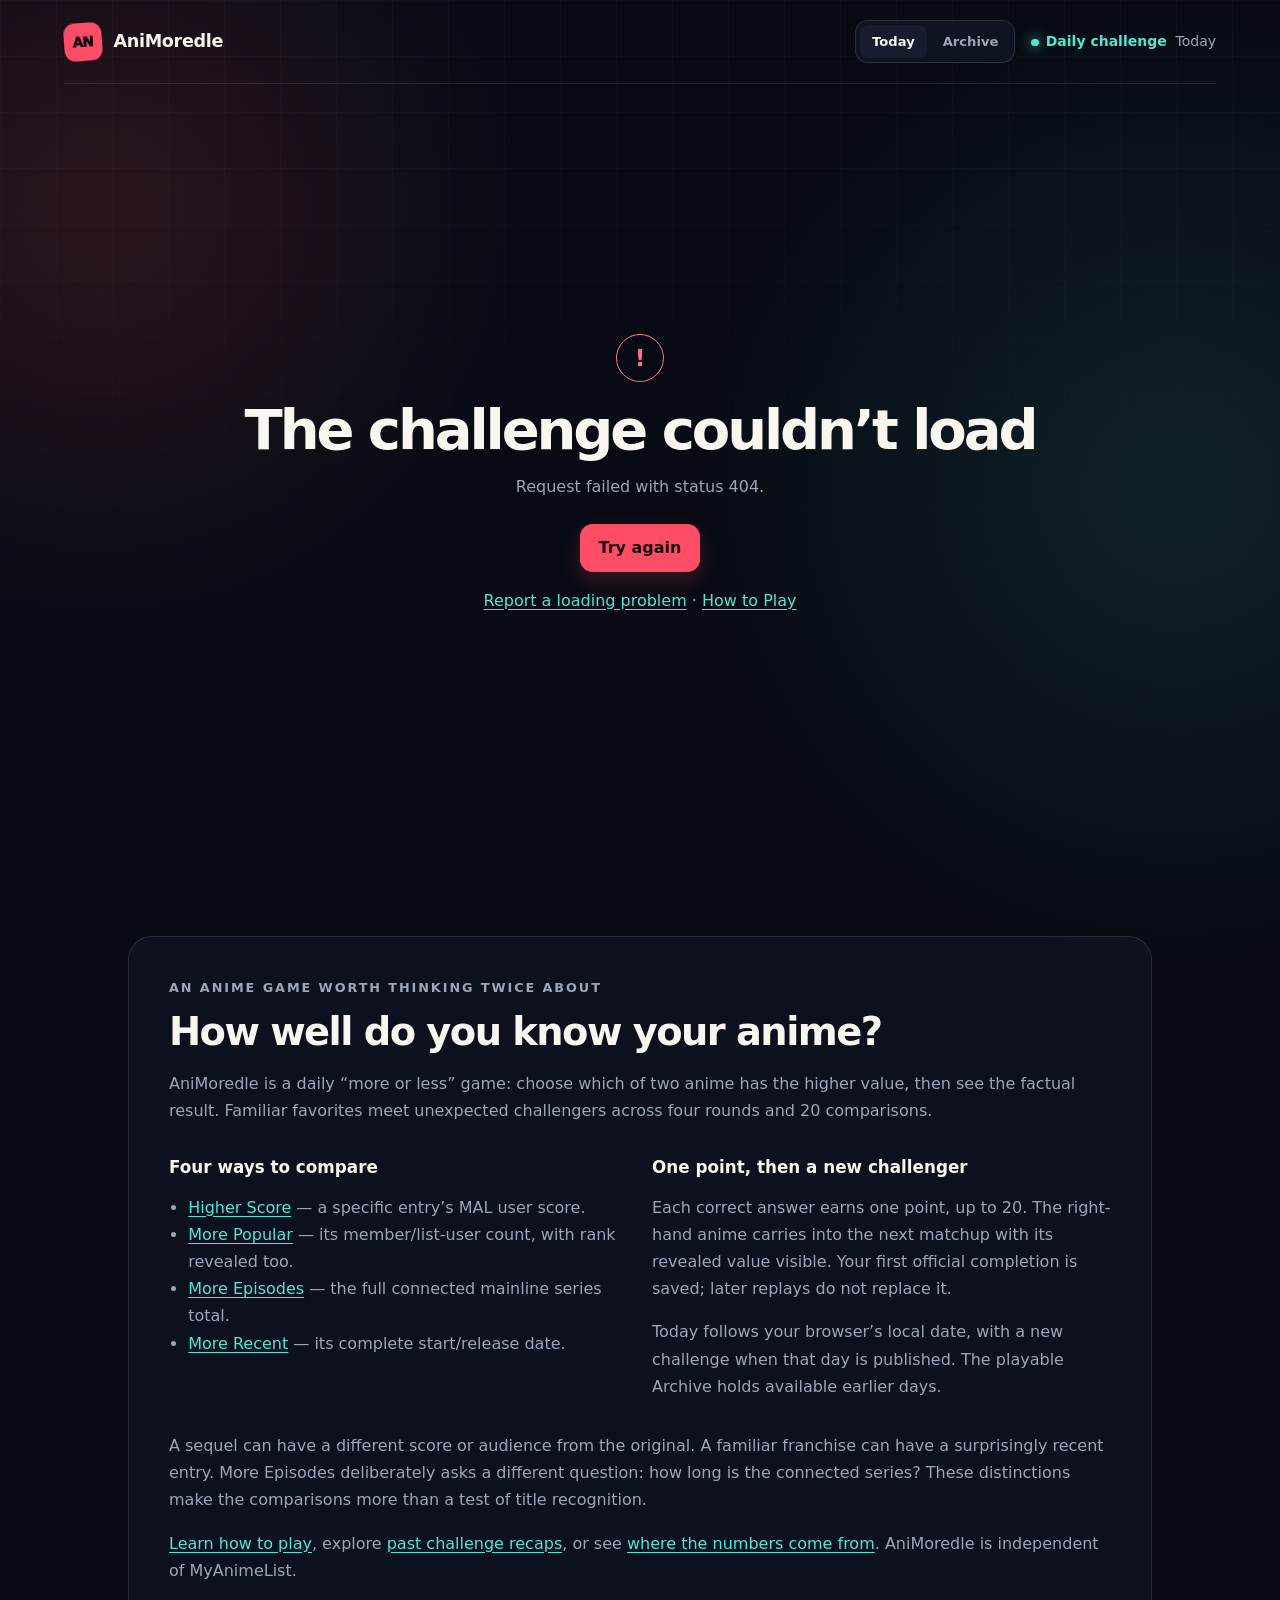
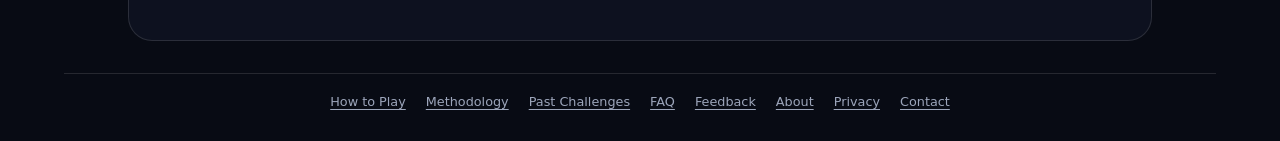
==== commit 9c31e629: "Improve public guides, historical recaps, and private feedback" ====
--- a/static/index.html
+++ b/static/index.html
@@ -3,14 +3,16 @@
   <head>
     <meta charset="utf-8">
     <meta name="viewport" content="width=device-width, initial-scale=1">
+    <meta name="google-adsense-account" content="ca-pub-7045982233365027">
     <meta
       name="description"
-      content="AniMoredle — four categories, twenty daily anime comparisons."
+      content="Play AniMoredle: 20 daily anime comparisons across score, popularity, full-series episodes, and release dates. Explore guides and past challenges."
     >
-    <title>AniMoredle</title>
-    <link rel="stylesheet" href="/static/styles.css">
-    <script src="/static/challenge_state.js" defer></script>
-    <script src="/static/game.js" defer></script>
+    <title>AniMoredle — Daily Anime Comparison Game</title>
+    <link rel="canonical" href="https://animoredle.com/">
+    <link rel="stylesheet" href="/static/styles.css?v=public-site-1">
+    <script src="/static/challenge_state.js?v=ad-free-1" defer></script>
+    <script src="/static/game.js?v=ad-free-1" defer></script>
   </head>
   <body>
     <div class="page-glow" aria-hidden="true"></div>
@@ -52,6 +54,7 @@
         <button id="retry-load-button" class="primary-button" type="button">
           Try again
         </button>
+        <p><a class="help-link" href="/feedback">Report a loading problem</a> · <a class="help-link" href="/how-to-play">How to Play</a></p>
       </section>
 
       <section id="landing-screen" class="landing-screen" hidden>
@@ -110,10 +113,6 @@
             <p id="next-category-question">Which anime is more popular?</p>
           </div>
 
-          <aside class="round-transition-ad-slot" aria-label="Advertisement placeholder">
-            <span>ADVERTISEMENT</span>
-          </aside>
-
           <button id="round-continue-button" class="primary-button" type="button">
             Continue to More Popular
           </button>
@@ -142,6 +141,7 @@
           Comparison 1 of 5
         </p>
         <div id="anime-cards" class="anime-grid" aria-live="polite"></div>
+        <nav id="anime-references" class="anime-references" aria-label="Revealed anime references" hidden></nav>
 
         <p id="request-error" class="request-error" role="alert" hidden></p>
         <button id="retry-completion-button" class="secondary-button retry-completion" type="button" hidden>
@@ -161,9 +161,6 @@
         <p id="results-copy" class="results-copy">
           Come back tomorrow for a new set, or replay today’s exact challenge.
         </p>
-        <aside id="results-ad-slot" class="results-ad-slot" aria-label="Advertisement placeholder">
-          <span>ADVERTISEMENT</span>
-        </aside>
         <div class="result-actions">
           <button id="review-button" class="secondary-button" type="button">
             Breakdown
@@ -250,21 +247,38 @@
       </noscript>
     </main>
 
+    <section class="site-introduction" aria-labelledby="site-introduction-title">
+      <p class="eyebrow">An anime game worth thinking twice about</p>
+      <h2 id="site-introduction-title">How well do you know your anime?</h2>
+      <p>AniMoredle is a daily “more or less” game: choose which of two anime has the higher value, then see the factual result. Familiar favorites meet unexpected challengers across four rounds and 20 comparisons.</p>
+      <div class="content-grid">
+        <section><h3>Four ways to compare</h3><ul>
+          <li><a href="/guides/higher-score">Higher Score</a> — a specific entry’s MAL user score.</li>
+          <li><a href="/guides/more-popular">More Popular</a> — its member/list-user count, with rank revealed too.</li>
+          <li><a href="/guides/more-episodes">More Episodes</a> — the full connected mainline series total.</li>
+          <li><a href="/guides/more-recent">More Recent</a> — its complete start/release date.</li>
+        </ul></section>
+        <section><h3>One point, then a new challenger</h3>
+          <p>Each correct answer earns one point, up to 20. The right-hand anime carries into the next matchup with its revealed value visible. Your first official completion is saved; later replays do not replace it.</p>
+          <p>Today follows your browser’s local date, with a new challenge when that day is published. The playable Archive holds available earlier days.</p>
+        </section>
+      </div>
+      <p>A sequel can have a different score or audience from the original. A familiar franchise can have a surprisingly recent entry. More Episodes deliberately asks a different question: how long is the connected series? These distinctions make the comparisons more than a test of title recognition.</p>
+      <p><a href="/how-to-play">Learn how to play</a>, explore <a href="/past-challenges">past challenge recaps</a>, or see <a href="/methodology">where the numbers come from</a>. AniMoredle is independent of MyAnimeList.</p>
+    </section>
+
     <footer class="site-footer">
       <nav aria-label="Site information">
+        <a href="/how-to-play">How to Play</a>
+        <a href="/methodology">Methodology</a>
+        <a href="/past-challenges">Past Challenges</a>
+        <a href="/faq">FAQ</a>
+        <a href="/feedback">Feedback</a>
         <a href="/about">About</a>
         <a href="/privacy">Privacy</a>
         <a href="/contact">Contact</a>
       </nav>
     </footer>
 
-    <aside id="desktop-ad-slot" class="desktop-ad-rail" aria-label="Advertisement placeholder">
-      <span>ADVERTISEMENT</span>
-    </aside>
-
-    <aside id="mobile-ad-slot" class="mobile-ad-slot" aria-label="Advertisement placeholder" hidden>
-      <span>ADVERTISEMENT</span>
-      <button id="mobile-ad-dismiss" type="button" aria-label="Dismiss advertisement">×</button>
-    </aside>
   </body>
 </html>
--- a/static/styles.css
+++ b/static/styles.css
@@ -171,6 +171,210 @@
   overflow-wrap: anywhere;
 }
 
+.site-introduction {
+  width: min(64rem, calc(100% - 2rem));
+  margin: 0 auto 2rem;
+  padding: clamp(1.5rem, 4vw, 2.5rem);
+  background: rgba(17, 22, 37, 0.65);
+  border: 1px solid var(--line);
+  border-radius: var(--radius-large);
+}
+
+body.information-page {
+  min-width: 0;
+}
+
+.information-card {
+  overflow-wrap: anywhere;
+}
+
+.site-introduction h2 {
+  margin: 0 0 1rem;
+  font-size: clamp(1.7rem, 4vw, 2.4rem);
+  letter-spacing: -0.04em;
+}
+
+.site-introduction h3 {
+  color: var(--text);
+  font-size: 1.05rem;
+}
+
+.site-introduction p,
+.site-introduction li {
+  color: var(--muted);
+  line-height: 1.7;
+}
+
+.site-introduction a,
+.help-link,
+.information-card .text-cta {
+  color: var(--cyan);
+  text-underline-offset: 0.2em;
+}
+
+.content-grid {
+  display: grid;
+  grid-template-columns: repeat(2, minmax(0, 1fr));
+  gap: 1.5rem;
+}
+
+.content-grid ul {
+  padding-left: 1.2rem;
+}
+
+.public-history-shell {
+  width: min(64rem, calc(100% - 2rem));
+}
+
+.past-challenge-list,
+.recap-comparisons {
+  list-style: none;
+  padding: 0 !important;
+}
+
+.past-challenge-list > li,
+.recap-comparisons > li {
+  margin: 1rem 0;
+  padding: 1.25rem;
+  border: 1px solid var(--line);
+  border-radius: var(--radius-medium);
+  background: rgba(8, 11, 20, 0.45);
+}
+
+.past-challenge-list h2,
+.recap-comparisons h3 {
+  margin-top: 0;
+}
+
+.pagination,
+.anime-references {
+  display: flex;
+  flex-wrap: wrap;
+  gap: 0.75rem 1.5rem;
+}
+
+.pagination {
+  justify-content: space-between;
+  margin-top: 2rem;
+}
+
+.anime-references {
+  max-width: 58rem;
+  margin: 1rem auto 0;
+  justify-content: center;
+  font-size: 0.8rem;
+}
+
+.mal-link {
+  color: var(--cyan) !important;
+  overflow-wrap: anywhere;
+  text-underline-offset: 0.2em;
+}
+
+.recap-category {
+  margin-top: 2.5rem;
+}
+
+.recap-category .recap-metric {
+  color: var(--text);
+  font-variant-numeric: tabular-nums;
+}
+
+.recap-category .recap-winner {
+  color: var(--success);
+}
+
+.visually-hidden,
+.feedback-honeypot {
+  position: absolute;
+  width: 1px;
+  height: 1px;
+  padding: 0;
+  overflow: hidden;
+  clip-path: inset(50%);
+  white-space: nowrap;
+}
+
+.feedback-form,
+.feedback-fields {
+  display: grid;
+  gap: 0.65rem;
+}
+
+.feedback-form {
+  position: relative;
+  margin-top: 2rem;
+}
+
+.feedback-form label,
+.feedback-form legend {
+  color: var(--text);
+  font-size: 0.9rem;
+  font-weight: 750;
+}
+
+.feedback-form input:not([type="radio"]),
+.feedback-form textarea,
+.feedback-form select {
+  width: 100%;
+  min-width: 0;
+  padding: 0.8rem;
+  color: var(--text);
+  background: var(--bg);
+  border: 1px solid var(--line);
+  border-radius: 0.65rem;
+  font: inherit;
+}
+
+.feedback-form textarea {
+  resize: vertical;
+}
+
+.feedback-form input[type="radio"] {
+  accent-color: var(--cyan);
+}
+
+.feedback-kind {
+  display: grid;
+  gap: 0.8rem;
+  margin: 0 0 1rem;
+  padding: 1rem;
+  border: 1px solid var(--line);
+  border-radius: var(--radius-medium);
+  min-width: 0;
+}
+
+.feedback-fields {
+  margin-block: 0.75rem;
+}
+
+.feedback-form small,
+.feedback-privacy {
+  color: var(--muted);
+  line-height: 1.5;
+}
+
+.feedback-form .feedback-success {
+  padding: 1rem;
+  color: var(--success);
+  border: 1px solid var(--success);
+  border-radius: var(--radius-medium);
+  overflow-wrap: anywhere;
+}
+
+.feedback-form button:disabled {
+  opacity: 0.65;
+  cursor: wait;
+}
+
+.site-introduction a:focus-visible,
+.mal-link:focus-visible,
+.feedback-form :is(input, textarea, select, button):focus-visible,
+.help-link:focus-visible {
+  outline: 0.2rem solid var(--cyan);
+  outline-offset: 0.2rem;
+}
+
 .topbar {
   display: flex;
   align-items: center;
@@ -458,65 +662,8 @@
   line-height: 1.5;
 }
 
-.round-transition-ad-slot {
-  display: grid;
-  min-height: 5.5rem;
-  margin: 1rem 0;
-  place-items: center;
-  color: var(--muted);
-  background: rgba(8, 11, 20, 0.42);
-  border: 1px dashed var(--line);
-  border-radius: var(--radius-medium);
-  font-size: 0.68rem;
-  font-weight: 850;
-  letter-spacing: 0.18em;
-}
-
-.results-ad-slot {
-  display: grid;
-  width: min(100%, 28rem);
-  min-height: 5.5rem;
-  margin: 0 0 1.25rem;
-  place-items: center;
-  color: var(--muted);
-  background: rgba(17, 22, 37, 0.62);
-  border: 1px dashed var(--line);
-  border-radius: var(--radius-medium);
-  font-size: 0.68rem;
-  font-weight: 850;
-  letter-spacing: 0.18em;
-}
-
 .round-complete-card > .primary-button {
   width: 100%;
-}
-
-.desktop-ad-rail {
-  display: none;
-}
-
-.mobile-ad-slot {
-  display: none;
-}
-
-@media (min-width: 1600px) and (min-height: 650px) {
-  .desktop-ad-rail {
-    position: fixed;
-    top: 6.5rem;
-    right: max(1rem, calc((100vw - 72rem) / 2 - 13rem));
-    display: grid;
-    width: clamp(9rem, calc((100vw - 72rem) / 2 - 2rem), 12rem);
-    min-height: min(34rem, calc(100vh - 9rem));
-    place-items: center;
-    color: var(--muted);
-    background: rgba(17, 22, 37, 0.72);
-    border: 1px dashed var(--line);
-    border-radius: var(--radius-medium);
-    font-size: 0.68rem;
-    font-weight: 850;
-    letter-spacing: 0.18em;
-    pointer-events: none;
-  }
 }
 
 .intro-round {
@@ -1320,55 +1467,10 @@
 }
 
 @media (max-width: 760px) {
-  body.has-mobile-ad {
-    padding-bottom: calc(5.75rem + env(safe-area-inset-bottom, 0px));
-  }
-
-  .mobile-ad-slot {
-    position: fixed;
-    right: max(0.65rem, env(safe-area-inset-right, 0px));
-    bottom: max(0.65rem, env(safe-area-inset-bottom, 0px));
-    left: max(0.65rem, env(safe-area-inset-left, 0px));
-    z-index: 20;
-    display: flex;
-    min-height: 4.25rem;
-    align-items: center;
-    justify-content: center;
-    color: var(--muted);
-    background: rgba(17, 22, 37, 0.97);
-    border: 1px dashed rgba(255, 255, 255, 0.2);
-    border-radius: var(--radius-medium);
-    box-shadow: 0 0.8rem 2rem rgba(0, 0, 0, 0.42);
-    font-size: 0.68rem;
-    font-weight: 850;
-    letter-spacing: 0.18em;
-  }
-
-  .mobile-ad-slot button {
-    position: absolute;
-    top: 50%;
-    right: 0.35rem;
-    width: 2.75rem;
-    height: 2.75rem;
-    padding: 0;
-    color: var(--muted);
-    background: transparent;
-    border: 0;
-    border-radius: 50%;
-    font-size: 1.35rem;
-    line-height: 1;
-    cursor: pointer;
-    transform: translateY(-50%);
-  }
-
-  .mobile-ad-slot button:hover,
-  .mobile-ad-slot button:focus-visible {
-    color: var(--text);
-    background: rgba(255, 255, 255, 0.08);
-    outline: 2px solid var(--cyan);
-    outline-offset: -2px;
-  }
-
+  .content-grid {
+    grid-template-columns: 1fr;
+    gap: 0;
+  }
   .app-shell {
     width: min(100% - 1.25rem, 42rem);
     padding-top: 0.75rem;
